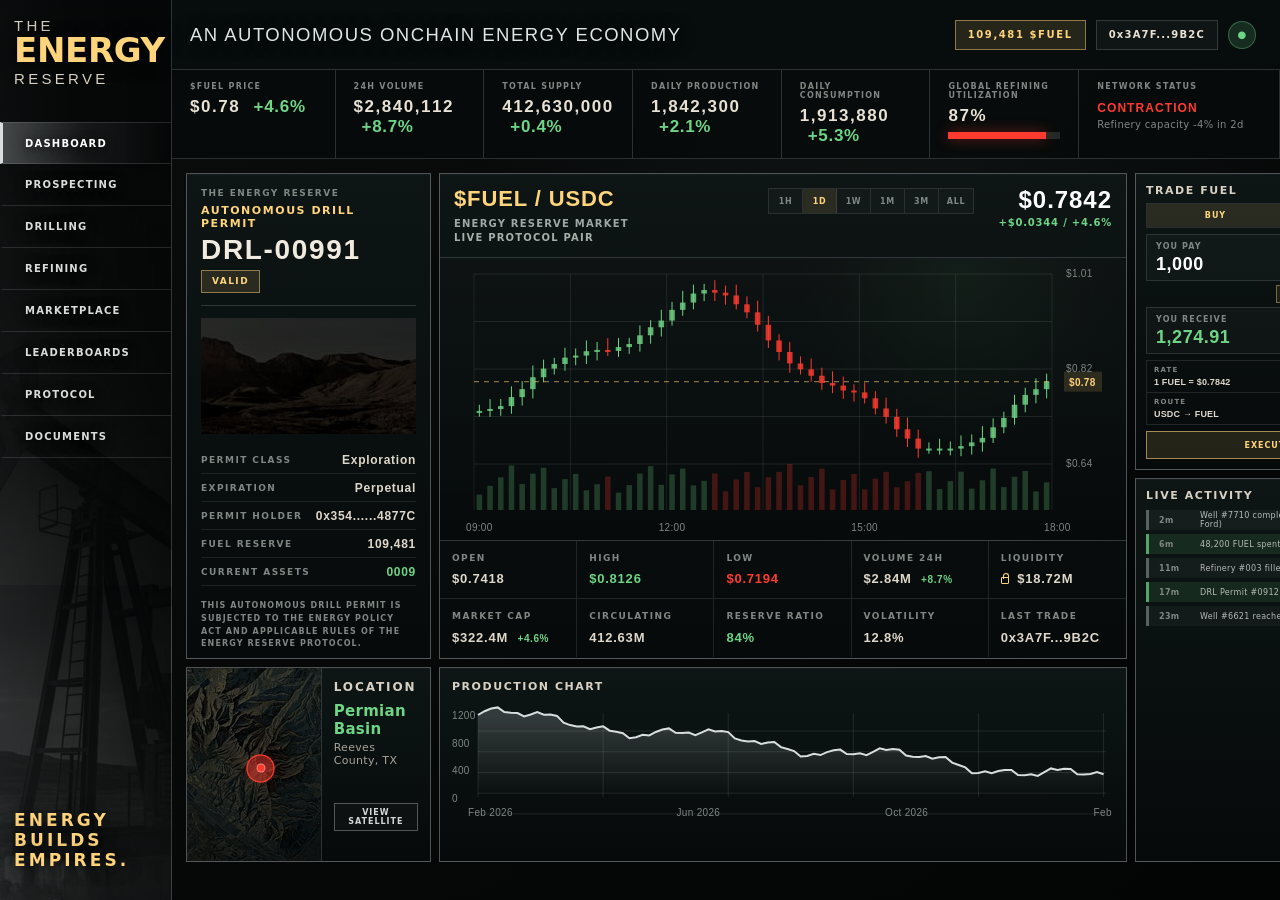
==== index.html @ e1d30ab2 "Remove portfolio widget" ====
<!doctype html>
<html lang="en">
  <head>
    <meta charset="utf-8" />
    <meta name="viewport" content="width=device-width, initial-scale=1" />
    <title>WILDCATTER - An Autonomous Onchain Energy Economy</title>
    <link rel="preconnect" href="https://images.unsplash.com" />
    <link rel="stylesheet" href="./styles.css" />
  </head>
  <body>
    <div class="terminal-shell">
      <aside class="sidebar">
        <div class="brand-mark">
          <div>
            <span class="brand-light">The</span>
            <strong>Energy</strong>
            <span class="brand-light">Reserve</span>
          </div>
        </div>

        <nav class="side-nav" aria-label="Game terminal navigation">
          <a class="active" href="#">Dashboard</a>
          <a href="#">Prospecting</a>
          <a href="#">Drilling</a>
          <a href="#">Refining</a>
          <a href="#">Marketplace</a>
          <a href="#">Leaderboards</a>
          <a href="#">Protocol</a>
          <a href="#">Documents</a>
        </nav>

        <div class="sidebar-art">
          <p>Energy builds<br />empires.</p>
        </div>
      </aside>

      <main class="workspace">
        <header class="topbar">
          <p class="topline">AN AUTONOMOUS ONCHAIN ENERGY ECONOMY</p>

          <div class="wallet">
            <span class="fuel-balance">109,481 $FUEL</span>
            <button>0x3A7F...9B2C</button>
            <span class="avatar">●</span>
          </div>
        </header>

        <section class="ticker-grid" aria-label="Market snapshot">
          <article>
            <span>$FUEL Price</span>
            <strong>$0.78</strong>
            <em>+4.6%</em>
          </article>
          <article>
            <span>24h Volume</span>
            <strong>$2,840,112</strong>
            <em>+8.7%</em>
          </article>
          <article>
            <span>Total Supply</span>
            <strong>412,630,000</strong>
            <em>+0.4%</em>
          </article>
          <article>
            <span>Daily Production</span>
            <strong>1,842,300</strong>
            <em>+2.1%</em>
          </article>
          <article>
            <span>Daily Consumption</span>
            <strong>1,913,880</strong>
            <em>+5.3%</em>
          </article>
          <article>
            <span>Global Refining Utilization</span>
            <strong>87%</strong>
            <div class="mini-bar danger"><i style="width:87%"></i></div>
          </article>
          <article class="status-card">
            <span>Network Status</span>
            <strong>Contraction</strong>
            <small>Refinery capacity -4% in 2d</small>
          </article>
        </section>

        <div class="content-grid">
          <div class="left-stack">
            <section class="permit-card panel">
              <div class="permit-top">
                <span>The Energy Reserve</span>
                <b>Autonomous Drill Permit</b>
                <strong>DRL-00991</strong>
                <em>Valid</em>
              </div>

              <div class="permit-seal permit-photo" aria-label="Desert energy reserve landscape"></div>

              <dl class="permit-specs">
                <div><dt>Permit Class</dt><dd>Exploration</dd></div>
                <div><dt>Expiration</dt><dd>Perpetual</dd></div>
                <div><dt>Permit Holder</dt><dd>0x354......4877C</dd></div>
                <div><dt>Fuel Reserve</dt><dd>109,481</dd></div>
                <div><dt>Current Assets</dt><dd class="positive">0009</dd></div>
              </dl>

              <div class="permit-footer">
                <p>This Autonomous Drill Permit is subjected to the Energy Policy Act and applicable rules of The Energy Reserve Protocol.</p>
              </div>
            </section>

            <section class="panel map-card">
              <div class="map-image"><span class="map-marker"></span></div>
              <div class="map-info">
                <span>Location</span>
                <strong>Permian Basin</strong>
                <p>Reeves County, TX</p>
                <button>View Satellite</button>
              </div>
            </section>
          </div>

          <div class="main-stack">
            <section class="asset-card panel">
              <div class="asset-head">
                <div>
                  <h1>$FUEL / USDC</h1>
                  <p>Energy Reserve Market <span>Live protocol pair</span></p>
                </div>
                <div class="range-tabs" aria-label="$FUEL chart range">
                  <button>1H</button>
                  <button class="active">1D</button>
                  <button>1W</button>
                  <button>1M</button>
                  <button>3M</button>
                  <button>ALL</button>
                </div>
                <div class="price-badge">
                  <strong>$0.7842</strong>
                  <span>+$0.0344 / +4.6%</span>
                </div>
              </div>

              <div class="asset-body trade-body">
                <div class="trade-chart">
                  <canvas id="fuelTradeChart" aria-label="$FUEL candlestick trading chart"></canvas>
                </div>

                <dl class="spec-list market-list">
                  <div><dt>Open</dt><dd>$0.7418</dd></div>
                  <div><dt>High</dt><dd class="positive">$0.8126</dd></div>
                  <div><dt>Low</dt><dd class="negative">$0.7194</dd></div>
                  <div><dt>Volume 24h</dt><dd>$2.84M <span class="metric-change positive">+8.7%</span></dd></div>
                  <div><dt>Liquidity</dt><dd><span class="lock-icon" aria-hidden="true"></span> $18.72M</dd></div>
                  <div><dt>Market Cap</dt><dd>$322.4M <span class="metric-change positive">+4.6%</span></dd></div>
                  <div><dt>Circulating</dt><dd>412.63M</dd></div>
                  <div><dt>Reserve Ratio</dt><dd class="positive">84%</dd></div>
                  <div><dt>Volatility</dt><dd>12.8%</dd></div>
                  <div><dt>Last Trade</dt><dd>0x3A7F...9B2C</dd></div>
                </dl>
              </div>
            </section>

            <section class="panel chart-panel">
              <div class="panel-head">
                <h2>Production Chart</h2>
              </div>
              <canvas id="productionChart" width="440" height="180"></canvas>
            </section>

          </div>

          <aside class="right-rail">
            <section class="panel dex-widget">
              <div class="panel-head">
                <h2>Trade Fuel</h2>
                <span>DEX</span>
              </div>
              <div class="dex-tabs" aria-label="Fuel trade side">
                <button class="active">Buy</button>
                <button>Sell</button>
              </div>
              <div class="swap-box">
                <span>You Pay</span>
                <strong>1,000</strong>
                <em>USDC</em>
              </div>
              <div class="swap-arrow" aria-hidden="true">↓</div>
              <div class="swap-box receive">
                <span>You Receive</span>
                <strong>1,274.91</strong>
                <em>FUEL</em>
              </div>
              <dl class="dex-meta">
                <div><dt>Rate</dt><dd>1 FUEL = $0.7842</dd></div>
                <div><dt>Slippage</dt><dd>0.5%</dd></div>
                <div><dt>Route</dt><dd>USDC → FUEL</dd></div>
                <div><dt>Liquidity</dt><dd>$18.72M</dd></div>
              </dl>
              <button class="swap-button">Execute Swap</button>
            </section>

            <section class="panel activity">
              <div class="panel-head">
                <h2>Live Activity</h2>
              </div>
              <ul>
                <li><time>2m</time>Well #7710 completed and connected (Eagle Ford)</li>
                <li><time>6m</time>48,200 FUEL spent on drilling (Permian)</li>
                <li><time>11m</time>Refinery #003 filled to 92%</li>
                <li><time>17m</time>DRL Permit #0912 sold for 12.4 ETH</li>
                <li><time>23m</time>Well #6621 reached target depth (Williston)</li>
              </ul>
            </section>
          </aside>
        </div>
      </main>
    </div>

    <script src="./script.js"></script>
  </body>
</html>
---- styles.css ----
:root {
  --bg: #050707;
  --bg-soft: #0a0f0f;
  --panel: rgba(10, 15, 15, 0.94);
  --panel-2: #0d1414;
  --line: rgba(216, 221, 224, 0.18);
  --line-strong: rgba(216, 221, 224, 0.34);
  --text: #e8e1d4;
  --muted: #7f8783;
  --dim: #5f6865;
  --titanium: #d8dde0;
  --titanium-soft: #9ca6aa;
  --reserve-gold: #ffd47b;
  --green: #6ed486;
  --red: #ff3b30;
  --blue-black: #071112;
  font-family:
    Inter, ui-sans-serif, system-ui, -apple-system, BlinkMacSystemFont, "Segoe UI",
    sans-serif;
}

* {
  box-sizing: border-box;
}

html,
body {
  margin: 0;
  min-height: 100%;
  background:
    radial-gradient(circle at 70% 0%, rgba(62, 88, 82, 0.16), transparent 35%),
    linear-gradient(145deg, rgba(12, 14, 14, 0.8), rgba(3, 5, 5, 0.98)),
    var(--bg);
  color: var(--text);
}

body {
  min-width: 1180px;
  letter-spacing: 0.02em;
}

button,
a {
  font: inherit;
}

.terminal-shell {
  display: grid;
  grid-template-columns: 172px 1fr;
  min-height: 100vh;
}

.sidebar {
  position: sticky;
  top: 0;
  display: flex;
  flex-direction: column;
  height: 100vh;
  border-right: 1px solid var(--line);
  background:
    linear-gradient(180deg, rgba(5, 8, 8, 0.78) 0%, rgba(5, 8, 8, 0.58) 48%, rgba(2, 4, 4, 0.3) 100%),
    linear-gradient(90deg, rgba(216, 221, 224, 0.1), transparent 42%, rgba(0, 0, 0, 0.56)),
    url("./assets/sidebar-bottom-pumpjack.jpg") bottom center / cover no-repeat,
    var(--bg);
}

.brand-mark {
  display: flex;
  align-items: center;
  height: 104px;
  padding: 0 14px;
  text-transform: uppercase;
}

.brand-mark strong {
  display: block;
  color: var(--reserve-gold);
  font-size: 34px;
  font-weight: 900;
  line-height: 0.82;
  letter-spacing: -0.01em;
  text-shadow: 0 2px 18px rgba(0, 0, 0, 0.9);
}

.brand-light {
  display: block;
  color: #d8d0c2;
  font-family: Corbel, "Arial Narrow", Arial, sans-serif;
  font-size: 15px;
  font-weight: 300;
  line-height: 1;
  letter-spacing: 0.22em;
}

.brand-light:first-child {
  margin-bottom: 4px;
}

.brand-light:last-child {
  margin-top: 7px;
}

.side-nav {
  padding: 18px 0;
}

.side-nav a {
  display: flex;
  align-items: center;
  min-height: 42px;
  padding: 0 22px;
  border-left: 3px solid transparent;
  border-bottom: 1px solid rgba(216, 221, 224, 0.14);
  color: #d8ddda;
  text-decoration: none;
  text-transform: uppercase;
  font-size: 10px;
  font-weight: 900;
  letter-spacing: 0.12em;
  text-shadow: 0 2px 12px rgba(0, 0, 0, 0.9);
}

.side-nav a:first-child {
  border-top: 1px solid rgba(216, 221, 224, 0.14);
}

.side-nav a.active,
.side-nav a:hover {
  border-left-color: var(--titanium);
  background: linear-gradient(90deg, rgba(216, 221, 224, 0.28), rgba(216, 221, 224, 0.08) 48%, transparent);
  color: #ffffff;
}

.sidebar-art {
  margin-top: auto;
  display: flex;
  align-items: flex-end;
  min-height: 315px;
  padding: 0 14px 30px;
  border-top: 0;
  background:
    linear-gradient(180deg, rgba(2, 4, 4, 0), rgba(216, 221, 224, 0.06)),
    rgba(4, 7, 7, 0.18);
  text-transform: uppercase;
}

.sidebar-art p {
  margin: 0;
  color: var(--reserve-gold);
  font-size: 17px;
  font-weight: 900;
  line-height: 1.18;
  letter-spacing: 0.18em;
  text-shadow: 0 2px 18px rgba(0, 0, 0, 0.9);
}

.workspace {
  min-width: 0;
}

.topbar {
  display: flex;
  align-items: stretch;
  justify-content: space-between;
  height: 70px;
  border-bottom: 1px solid var(--line);
  background: rgba(7, 12, 12, 0.94);
}

.topline {
  display: flex;
  align-items: center;
  margin: 0 0 0 18px;
  color: #dfe5e4;
  font-family: Corbel, "Avenir Next", "Segoe UI", sans-serif;
  font-size: 18.5px;
  font-weight: 300;
  letter-spacing: 0.08em;
  text-shadow: 0 2px 18px rgba(0, 0, 0, 0.72);
}

.wallet {
  display: flex;
  align-items: center;
  gap: 10px;
  padding-right: 24px;
}

.fuel-balance,
.wallet button {
  height: 30px;
  padding: 0 12px;
  border: 1px solid var(--line);
  background: rgba(255, 255, 255, 0.03);
  color: var(--text);
  font-size: 10px;
  font-weight: 900;
  letter-spacing: 0.12em;
}

.fuel-balance {
  display: grid;
  place-items: center;
  border-color: rgba(255, 212, 123, 0.48);
  background: rgba(255, 212, 123, 0.12);
  color: var(--reserve-gold);
  text-transform: uppercase;
  letter-spacing: 0.16em;
}

.wallet .avatar {
  display: grid;
  place-items: center;
  width: 28px;
  height: 28px;
  border-radius: 50%;
  background: rgba(110, 212, 134, 0.16);
  color: var(--green);
  font-size: 10px;
  box-shadow: 0 0 0 0 rgba(110, 212, 134, 0.42), inset 0 0 0 1px rgba(110, 212, 134, 0.35);
  animation: wallet-pulse 2.4s ease-out infinite;
}

@keyframes wallet-pulse {
  0% {
    box-shadow: 0 0 0 0 rgba(110, 212, 134, 0.42), inset 0 0 0 1px rgba(110, 212, 134, 0.42);
  }

  70% {
    box-shadow: 0 0 0 8px rgba(110, 212, 134, 0), inset 0 0 0 1px rgba(110, 212, 134, 0.42);
  }

  100% {
    box-shadow: 0 0 0 0 rgba(110, 212, 134, 0), inset 0 0 0 1px rgba(110, 212, 134, 0.42);
  }
}

.ticker-grid {
  display: grid;
  grid-template-columns: 1.1fr repeat(5, 1fr) 1.35fr;
  min-height: 62px;
  border-bottom: 1px solid var(--line);
  background: rgba(7, 10, 10, 0.9);
}

.ticker-grid article {
  padding: 12px 18px;
  border-right: 1px solid var(--line);
}

.ticker-grid span {
  display: block;
  margin-bottom: 6px;
  color: var(--muted);
  text-transform: uppercase;
  font-size: 8px;
  font-weight: 900;
  letter-spacing: 0.16em;
}

.ticker-grid strong {
  color: var(--text);
  font-family: "Arial Narrow", Arial, sans-serif;
  font-size: 17px;
  letter-spacing: 0.09em;
}

.ticker-grid em {
  margin-left: 8px;
  color: var(--green);
  font-family: "Arial Narrow", "Aptos Narrow", "Roboto Condensed", sans-serif;
  font-size: 17px;
  font-style: normal;
  font-weight: 700;
  letter-spacing: 0.04em;
  font-stretch: condensed;
}

.ticker-grid small {
  display: block;
  margin-top: 3px;
  color: var(--muted);
  font-size: 10px;
}

.mini-bar {
  height: 7px;
  margin-top: 6px;
  background: #222927;
}

.mini-bar i {
  display: block;
  height: 100%;
  background: linear-gradient(90deg, var(--titanium-soft), var(--titanium));
}

.mini-bar.danger i {
  background: var(--red);
  box-shadow: 0 0 14px rgba(255, 59, 48, 0.42);
}

.status-card strong {
  color: var(--red);
  text-transform: uppercase;
  font-size: 12px;
}

.content-grid {
  display: grid;
  grid-template-columns: 245px minmax(688px, 1fr) 300px;
  align-items: start;
  gap: 8px;
  padding: 14px;
}

.left-stack,
.main-stack,
.right-rail {
  display: grid;
  gap: 8px;
  align-content: start;
  min-width: 0;
}

.panel {
  border: 1px solid var(--line-strong);
  background:
    linear-gradient(180deg, rgba(14, 21, 21, 0.94), rgba(6, 10, 10, 0.98)),
    var(--panel);
  box-shadow: inset 0 1px rgba(255, 255, 255, 0.03);
}

.panel h2 {
  margin: 0;
  color: #d8d0c2;
  text-transform: uppercase;
  font-size: 11px;
  font-weight: 900;
  letter-spacing: 0.14em;
}

.permit-card {
  display: grid;
  grid-template-rows: auto 1fr auto auto;
  height: 486px;
  min-height: 0;
  padding: 14px;
  overflow: hidden;
}

.permit-top {
  display: grid;
  gap: 6px;
  padding-bottom: 12px;
  border-bottom: 1px solid var(--line);
}

.permit-top span,
.permit-footer span {
  color: var(--muted);
  text-transform: uppercase;
  font-size: 9px;
  font-weight: 900;
  letter-spacing: 0.16em;
}

.permit-top b {
  color: var(--reserve-gold);
  text-transform: uppercase;
  font-size: 11px;
  font-weight: 900;
  letter-spacing: 0.14em;
}

.permit-top strong {
  color: #f0eadf;
  font-family: "Arial Narrow", "Avenir Next Condensed", Arial, sans-serif;
  font-size: 28px;
  font-weight: 900;
  line-height: 1;
  letter-spacing: 0.06em;
}

.permit-top em {
  width: fit-content;
  min-height: 23px;
  padding: 5px 10px 0;
  border: 1px solid rgba(255, 212, 123, 0.48);
  background: rgba(255, 212, 123, 0.12);
  color: var(--reserve-gold);
  text-transform: uppercase;
  font-size: 9px;
  font-style: normal;
  font-weight: 900;
  letter-spacing: 0.16em;
}

.permit-seal {
  position: relative;
  min-height: 116px;
  margin: 12px 0;
  overflow: hidden;
  background: rgba(255, 255, 255, 0.02);
}

.permit-photo {
  background:
    linear-gradient(180deg, rgba(5, 8, 8, 0.05), rgba(5, 8, 8, 0.28)),
    url("./assets/permit-landscape.jpg") center / cover no-repeat;
  filter: saturate(0.82) contrast(1.12) brightness(0.78);
}

.permit-specs {
  margin: 0;
}

.permit-specs div {
  display: grid;
  grid-template-columns: 1fr auto;
  gap: 10px;
  min-height: 28px;
  align-items: center;
  border-bottom: 1px solid rgba(216, 221, 224, 0.1);
}

.permit-specs dd {
  text-align: right;
}

.permit-footer {
  padding-top: 14px;
}

.permit-footer p {
  margin: 0;
  color: var(--muted);
  text-transform: uppercase;
  font-size: 8px;
  font-weight: 900;
  line-height: 1.6;
  letter-spacing: 0.14em;
}

.asset-card {
  height: 486px;
  overflow: hidden;
}

.asset-head {
  display: grid;
  grid-template-columns: minmax(180px, 1fr) auto auto;
  align-items: start;
  gap: 18px;
  padding: 14px;
  border-bottom: 1px solid var(--line);
}

h1 {
  margin: 0;
  color: var(--reserve-gold);
  font-family: "Arial Narrow", "Avenir Next Condensed", Arial, sans-serif;
  font-size: 22px;
  font-weight: 900;
  line-height: 1;
  letter-spacing: 0.04em;
}

.asset-head p {
  margin: 8px 0 0;
  color: #9ea8a4;
  text-transform: uppercase;
  font-size: 10px;
  font-weight: 900;
  letter-spacing: 0.12em;
}

.asset-head p span {
  display: block;
  margin-top: 3px;
  color: #a7afa9;
  font-weight: 700;
}

.badge {
  display: inline-grid;
  place-items: center;
  height: 26px;
  padding: 0 14px;
  border: 1px solid rgba(110, 212, 134, 0.45);
  background: rgba(110, 212, 134, 0.12);
  color: var(--green);
  text-transform: uppercase;
  font-size: 10px;
  font-weight: 900;
  letter-spacing: 0.16em;
}

.price-badge {
  display: grid;
  justify-items: end;
  gap: 5px;
  min-width: 120px;
}

.price-badge strong {
  color: #fff;
  font-family: "Arial Narrow", "Avenir Next Condensed", Arial, sans-serif;
  font-size: 24px;
  font-weight: 900;
  line-height: 1;
  letter-spacing: 0.04em;
}

.price-badge span {
  color: var(--green);
  font-size: 10px;
  font-weight: 900;
  letter-spacing: 0.08em;
}

.asset-body {
  display: grid;
  grid-template-columns: minmax(300px, 1fr) minmax(280px, 0.86fr);
  min-height: 0;
}

.trade-body {
  grid-template-columns: 1fr;
  grid-template-rows: minmax(0, 1fr) auto;
}

.rig-photo {
  min-height: 310px;
  border-right: 1px solid var(--line);
  background:
    linear-gradient(180deg, rgba(5, 8, 8, 0.04), rgba(4, 5, 5, 0.42)),
    url("./assets/featured-well.jpg") center 52% / cover;
  filter: saturate(0.78) contrast(1.08) brightness(0.82);
}

.trade-chart {
  min-height: 282px;
  border-bottom: 1px solid var(--line);
  background:
    radial-gradient(circle at 76% 8%, rgba(110, 212, 134, 0.1), transparent 28%),
    linear-gradient(180deg, rgba(216, 221, 224, 0.035), rgba(0, 0, 0, 0));
}

.range-tabs {
  display: flex;
  align-self: start;
  border: 1px solid rgba(216, 221, 224, 0.14);
}

.range-tabs button {
  width: 34px;
  min-height: 24px;
  border: 0;
  border-right: 1px solid rgba(216, 221, 224, 0.12);
  background: rgba(255, 255, 255, 0.02);
  color: var(--muted);
  text-transform: uppercase;
  font-size: 8px;
  font-weight: 900;
  letter-spacing: 0.08em;
}

.range-tabs button:last-child {
  border-right: 0;
}

.range-tabs button.active,
.range-tabs button:hover {
  background: rgba(255, 212, 123, 0.12);
  color: var(--reserve-gold);
}

#fuelTradeChart {
  display: block;
  width: 100%;
  height: 282px;
}

.spec-list {
  margin: 0;
  padding: 12px 16px;
}

.spec-list div {
  display: grid;
  grid-template-columns: 1fr auto;
  gap: 18px;
  min-height: 23px;
  border-bottom: 1px solid rgba(216, 221, 224, 0.12);
  align-items: center;
}

.market-list {
  display: grid;
  grid-template-columns: repeat(5, minmax(0, 1fr));
  padding: 0;
}

.market-list div {
  display: grid;
  grid-template-columns: 1fr;
  gap: 5px;
  min-height: 58px;
  padding: 10px 12px;
  border-right: 1px solid rgba(216, 221, 224, 0.12);
  border-bottom: 1px solid rgba(216, 221, 224, 0.12);
}

.market-list div:nth-child(5n) {
  border-right: 0;
}

.market-list div:nth-last-child(-n + 5) {
  border-bottom: 0;
}

.market-list dd {
  text-align: left;
  font-size: 13px;
}

.metric-change {
  display: inline-block;
  margin-left: 5px;
  font-size: 10px;
  font-weight: 900;
  letter-spacing: 0.06em;
}

.lock-icon {
  position: relative;
  display: inline-block;
  width: 8px;
  height: 7px;
  margin-right: 4px;
  border: 1px solid var(--reserve-gold);
  border-radius: 1px;
  transform: translateY(1px);
}

.lock-icon::before {
  position: absolute;
  content: "";
  left: 1px;
  top: -5px;
  width: 4px;
  height: 5px;
  border: 1px solid var(--reserve-gold);
  border-bottom: 0;
  border-radius: 5px 5px 0 0;
}

dt {
  color: var(--muted);
  text-transform: uppercase;
  font-size: 9px;
  font-weight: 900;
  letter-spacing: 0.16em;
}

dd {
  margin: 0;
  color: #dfd8ca;
  font-family: "Arial Narrow", Arial, sans-serif;
  font-size: 12px;
  font-weight: 800;
  letter-spacing: 0.06em;
}

.positive {
  color: var(--green) !important;
}

.negative {
  color: var(--red) !important;
}

.right-rail {
  height: 689px;
  grid-template-rows: auto 1fr;
}

.right-rail .panel {
  padding: 10px;
}

.right-rail button,
.panel-head button,
.map-card button {
  width: 100%;
  min-height: 28px;
  margin-top: 8px;
  border: 1px solid var(--line-strong);
  background: rgba(255, 255, 255, 0.02);
  color: #d4d9d8;
  text-transform: uppercase;
  font-size: 8px;
  font-weight: 900;
  letter-spacing: 0.12em;
}

.right-rail button:hover,
.panel-head button:hover,
.map-card button:hover {
  border-color: var(--titanium);
  color: #ffffff;
}

.dex-widget {
  display: grid;
  gap: 6px;
}

.dex-widget .panel-head {
  margin: 0;
  padding: 0;
  border: 0;
}

.dex-widget .panel-head span {
  color: var(--reserve-gold);
  text-transform: uppercase;
  font-size: 8px;
  font-weight: 900;
  letter-spacing: 0.16em;
}

.dex-tabs {
  display: grid;
  grid-template-columns: 1fr 1fr;
  border: 1px solid rgba(216, 221, 224, 0.14);
}

.dex-tabs button {
  min-height: 23px;
  margin: 0;
  border: 0;
  border-right: 1px solid rgba(216, 221, 224, 0.12);
  background: rgba(255, 255, 255, 0.02);
}

.dex-tabs button:last-child {
  border-right: 0;
}

.dex-tabs button.active {
  background: rgba(255, 212, 123, 0.12);
  color: var(--reserve-gold);
}

.swap-box {
  display: grid;
  grid-template-columns: 1fr auto;
  gap: 4px 12px;
  padding: 7px 9px;
  border: 1px solid rgba(216, 221, 224, 0.14);
  background: rgba(255, 255, 255, 0.025);
}

.swap-box span {
  color: var(--muted);
  text-transform: uppercase;
  font-size: 8px;
  font-weight: 900;
  letter-spacing: 0.14em;
}

.swap-box strong {
  grid-column: 1;
  color: #fff;
  font-family: "Arial Narrow", "Avenir Next Condensed", Arial, sans-serif;
  font-size: 18px;
  line-height: 1;
  letter-spacing: 0.03em;
}

.swap-box em {
  grid-column: 2;
  grid-row: 1 / span 2;
  align-self: end;
  color: var(--reserve-gold);
  font-style: normal;
  text-transform: uppercase;
  font-size: 10px;
  font-weight: 900;
  letter-spacing: 0.12em;
}

.swap-box.receive strong {
  color: var(--green);
}

.swap-arrow {
  display: grid;
  place-items: center;
  width: 18px;
  height: 18px;
  margin: -2px auto;
  border: 1px solid rgba(255, 212, 123, 0.4);
  background: rgba(255, 212, 123, 0.08);
  color: var(--reserve-gold);
  font-size: 13px;
  font-weight: 900;
}

.dex-meta {
  display: grid;
  grid-template-columns: 1fr 1fr;
  margin: 0;
  border-top: 1px solid rgba(216, 221, 224, 0.12);
  border-left: 1px solid rgba(216, 221, 224, 0.12);
}

.dex-meta div {
  padding: 5px 7px;
  border-right: 1px solid rgba(216, 221, 224, 0.12);
  border-bottom: 1px solid rgba(216, 221, 224, 0.12);
}

.dex-meta dt {
  margin-bottom: 3px;
  font-size: 7px;
}

.dex-meta dd {
  font-size: 9px;
  letter-spacing: 0.02em;
}

.swap-button {
  min-height: 28px !important;
  margin-top: 0 !important;
  border-color: rgba(255, 212, 123, 0.58) !important;
  background: rgba(255, 212, 123, 0.12) !important;
  color: var(--reserve-gold) !important;
}

.timeline ol {
  position: relative;
  margin: 12px 0 0;
  padding: 0;
  list-style: none;
}

.timeline li {
  display: grid;
  grid-template-columns: 14px 1fr auto;
  align-items: center;
  gap: 5px;
  min-height: 21px;
  color: #9da6a2;
  font-size: 10px;
}

.timeline li span {
  width: 8px;
  height: 8px;
  border-radius: 50%;
  background: #7bd15e;
  box-shadow: 0 0 10px rgba(123, 209, 94, 0.55);
}

.timeline li.muted span {
  background: #777d78;
  box-shadow: none;
}

.timeline li.live strong {
  color: var(--green);
}

.timeline strong {
  font-size: 9px;
}

.timeline em {
  color: var(--muted);
  font-style: normal;
  font-size: 9px;
}

.chart-panel {
  height: 195px;
  padding: 12px;
  overflow: hidden;
}

.panel-head {
  display: flex;
  align-items: center;
  justify-content: space-between;
  gap: 12px;
}

.panel-head button {
  width: auto;
  min-width: 74px;
  margin-top: 0;
}

#productionChart {
  display: block;
  width: 100%;
  height: 118px;
  margin-top: 12px;
}

.map-card {
  display: grid;
  grid-template-columns: 1.1fr 0.9fr;
  height: 195px;
  padding: 0;
  overflow: hidden;
}

.map-image {
  position: relative;
  min-height: 0;
  overflow: hidden;
  background: #050808;
}

.map-image::before {
  content: "";
  position: absolute;
  inset: 0;
  background:
    linear-gradient(180deg, rgba(5, 8, 8, 0.42), rgba(5, 8, 8, 0.66)),
    url("./assets/location-terrain.jpg") center / cover;
  filter: saturate(0.48) contrast(1.2) brightness(0.52);
}

.map-marker,
.map-marker::before,
.map-marker::after {
  position: absolute;
  left: 55%;
  top: 52%;
  border-radius: 50%;
  transform: translate(-50%, -50%);
}

.map-marker {
  z-index: 2;
  width: 7px;
  height: 7px;
  background: var(--red);
  box-shadow:
    0 0 0 1px rgba(255, 216, 210, 0.86),
    0 0 16px rgba(255, 59, 48, 0.95),
    0 0 28px rgba(255, 59, 48, 0.72);
}

.map-marker::before,
.map-marker::after {
  content: "";
  inset: 50% auto auto 50%;
  width: 26px;
  height: 26px;
  border: 1px solid rgba(255, 59, 48, 0.8);
  background: rgba(255, 59, 48, 0.24);
  animation: map-marker-pulse 2s ease-out infinite;
}

.map-marker::after {
  animation-delay: 0.75s;
}

@keyframes map-marker-pulse {
  0% {
    opacity: 0.9;
    transform: translate(-50%, -50%) scale(0.72);
  }

  70% {
    opacity: 0;
    transform: translate(-50%, -50%) scale(1.8);
  }

  100% {
    opacity: 0;
    transform: translate(-50%, -50%) scale(1.8);
  }
}

.map-info {
  padding: 12px;
  border-left: 1px solid var(--line);
}

.map-info span {
  display: block;
  color: #d8d0c2;
  text-transform: uppercase;
  font-size: 12px;
  font-weight: 900;
  letter-spacing: 0.16em;
}

.map-info strong {
  display: block;
  margin-top: 8px;
  color: var(--green);
  font-size: 15px;
  font-weight: 900;
}

.map-info p {
  margin: 3px 0 28px;
  color: #aaa39a;
  font-size: 11px;
}

.activity {
  height: 100%;
  min-height: 0;
  padding: 12px;
  overflow: hidden;
}

.activity ul {
  display: grid;
  gap: 4px;
  margin: 8px 0 0;
  padding: 0;
  list-style: none;
}

.activity li {
  position: relative;
  display: grid;
  grid-template-columns: 34px 1fr;
  gap: 7px;
  min-height: 20px;
  align-items: center;
  padding: 0 8px 0 10px;
  border-left: 3px solid rgba(216, 221, 224, 0.36);
  background: rgba(216, 221, 224, 0.045);
  color: #b7bcb8;
  font-size: 8px;
}

.activity li:nth-child(even) {
  border-left-color: rgba(110, 212, 134, 0.72);
  background: rgba(110, 212, 134, 0.12);
}

.activity time {
  color: var(--muted);
  font-weight: 900;
}

@media (max-width: 1250px) {
  body {
    min-width: 0;
  }

  .terminal-shell {
    grid-template-columns: 74px 1fr;
  }

  .side-nav a:not(.active),
  .sidebar-art {
    display: none;
  }

  .brand-mark {
    justify-content: center;
    padding: 0 8px;
  }

  .brand-mark strong {
    font-size: 14px;
  }

  .brand-light {
    display: none;
  }

  .side-nav a {
    padding: 0;
    font-size: 0;
  }

  .side-nav a.active {
    font-size: 0;
  }

  .topline {
    margin-left: 20px;
    font-size: 13px;
    letter-spacing: 0.02em;
  }

  .content-grid {
    grid-template-columns: 1fr;
  }

  .right-rail {
    grid-template-columns: 1fr 1fr;
  }
}
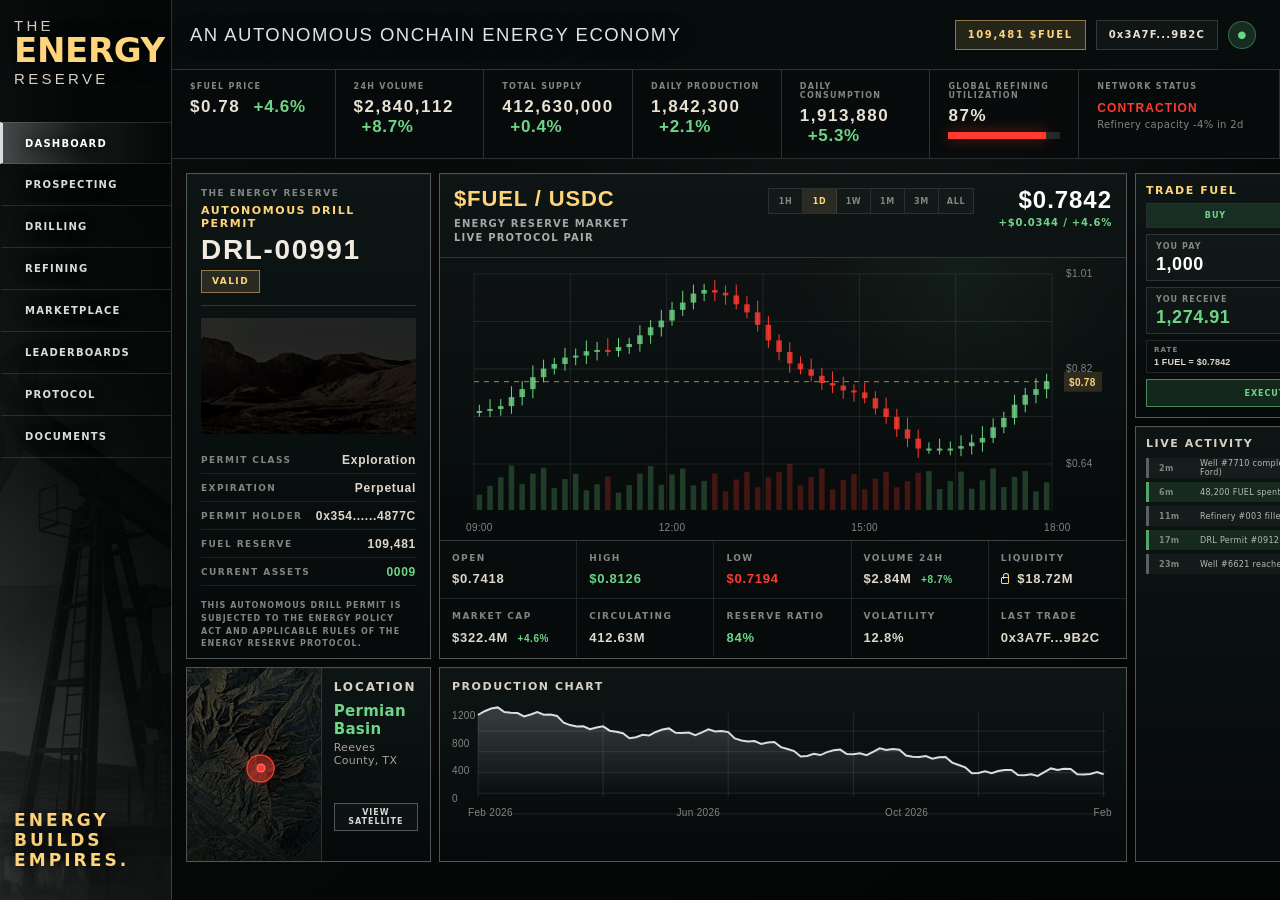
==== commit 6f77a8ea: "Refine fuel dex widget controls" ====
--- a/index.html
+++ b/index.html
@@ -184,7 +184,6 @@
                 <strong>1,000</strong>
                 <em>USDC</em>
               </div>
-              <div class="swap-arrow" aria-hidden="true">↓</div>
               <div class="swap-box receive">
                 <span>You Receive</span>
                 <strong>1,274.91</strong>
@@ -193,8 +192,6 @@
               <dl class="dex-meta">
                 <div><dt>Rate</dt><dd>1 FUEL = $0.7842</dd></div>
                 <div><dt>Slippage</dt><dd>0.5%</dd></div>
-                <div><dt>Route</dt><dd>USDC → FUEL</dd></div>
-                <div><dt>Liquidity</dt><dd>$18.72M</dd></div>
               </dl>
               <button class="swap-button">Execute Swap</button>
             </section>
--- a/styles.css
+++ b/styles.css
@@ -723,6 +723,10 @@
   border: 0;
 }
 
+.dex-widget h2 {
+  color: var(--reserve-gold);
+}
+
 .dex-widget .panel-head span {
   color: var(--reserve-gold);
   text-transform: uppercase;
@@ -750,8 +754,8 @@
 }
 
 .dex-tabs button.active {
-  background: rgba(255, 212, 123, 0.12);
-  color: var(--reserve-gold);
+  background: rgba(110, 212, 134, 0.14);
+  color: var(--green);
 }
 
 .swap-box {
@@ -796,19 +800,6 @@
   color: var(--green);
 }
 
-.swap-arrow {
-  display: grid;
-  place-items: center;
-  width: 18px;
-  height: 18px;
-  margin: -2px auto;
-  border: 1px solid rgba(255, 212, 123, 0.4);
-  background: rgba(255, 212, 123, 0.08);
-  color: var(--reserve-gold);
-  font-size: 13px;
-  font-weight: 900;
-}
-
 .dex-meta {
   display: grid;
   grid-template-columns: 1fr 1fr;
@@ -836,9 +827,9 @@
 .swap-button {
   min-height: 28px !important;
   margin-top: 0 !important;
-  border-color: rgba(255, 212, 123, 0.58) !important;
-  background: rgba(255, 212, 123, 0.12) !important;
-  color: var(--reserve-gold) !important;
+  border-color: rgba(110, 212, 134, 0.58) !important;
+  background: rgba(110, 212, 134, 0.14) !important;
+  color: var(--green) !important;
 }
 
 .timeline ol {
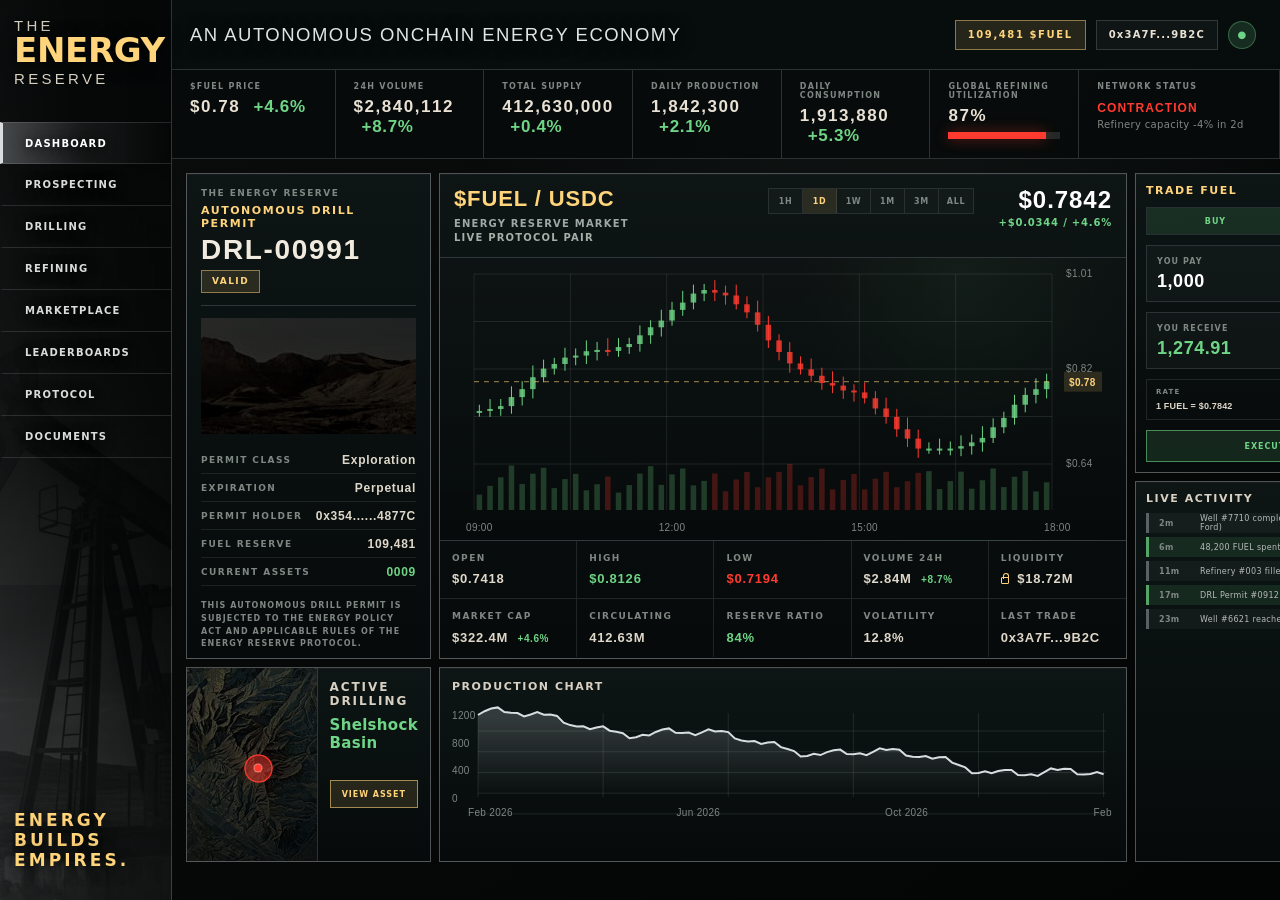
==== commit 22d9e8fd: "Update active drilling location card" ====
--- a/index.html
+++ b/index.html
@@ -111,10 +111,9 @@
             <section class="panel map-card">
               <div class="map-image"><span class="map-marker"></span></div>
               <div class="map-info">
-                <span>Location</span>
-                <strong>Permian Basin</strong>
-                <p>Reeves County, TX</p>
-                <button>View Satellite</button>
+                <span>Active Drilling</span>
+                <strong>Shelshock Basin</strong>
+                <button>View Asset</button>
               </div>
             </section>
           </div>
--- a/styles.css
+++ b/styles.css
@@ -714,7 +714,7 @@
 
 .dex-widget {
   display: grid;
-  gap: 6px;
+  gap: 10px;
 }
 
 .dex-widget .panel-head {
@@ -742,7 +742,7 @@
 }
 
 .dex-tabs button {
-  min-height: 23px;
+  min-height: 26px;
   margin: 0;
   border: 0;
   border-right: 1px solid rgba(216, 221, 224, 0.12);
@@ -761,8 +761,8 @@
 .swap-box {
   display: grid;
   grid-template-columns: 1fr auto;
-  gap: 4px 12px;
-  padding: 7px 9px;
+  gap: 6px 12px;
+  padding: 11px 10px;
   border: 1px solid rgba(216, 221, 224, 0.14);
   background: rgba(255, 255, 255, 0.025);
 }
@@ -809,13 +809,13 @@
 }
 
 .dex-meta div {
-  padding: 5px 7px;
+  padding: 8px 9px;
   border-right: 1px solid rgba(216, 221, 224, 0.12);
   border-bottom: 1px solid rgba(216, 221, 224, 0.12);
 }
 
 .dex-meta dt {
-  margin-bottom: 3px;
+  margin-bottom: 5px;
   font-size: 7px;
 }
 
@@ -825,7 +825,7 @@
 }
 
 .swap-button {
-  min-height: 28px !important;
+  min-height: 32px !important;
   margin-top: 0 !important;
   border-color: rgba(110, 212, 134, 0.58) !important;
   background: rgba(110, 212, 134, 0.14) !important;
@@ -1002,10 +1002,16 @@
   font-weight: 900;
 }
 
-.map-info p {
-  margin: 3px 0 28px;
-  color: #aaa39a;
-  font-size: 11px;
+.map-info button {
+  margin-top: 28px;
+  border-color: rgba(255, 212, 123, 0.58);
+  background: rgba(255, 212, 123, 0.12);
+  color: var(--reserve-gold);
+}
+
+.map-info button:hover {
+  border-color: var(--reserve-gold);
+  color: #fff;
 }
 
 .activity {
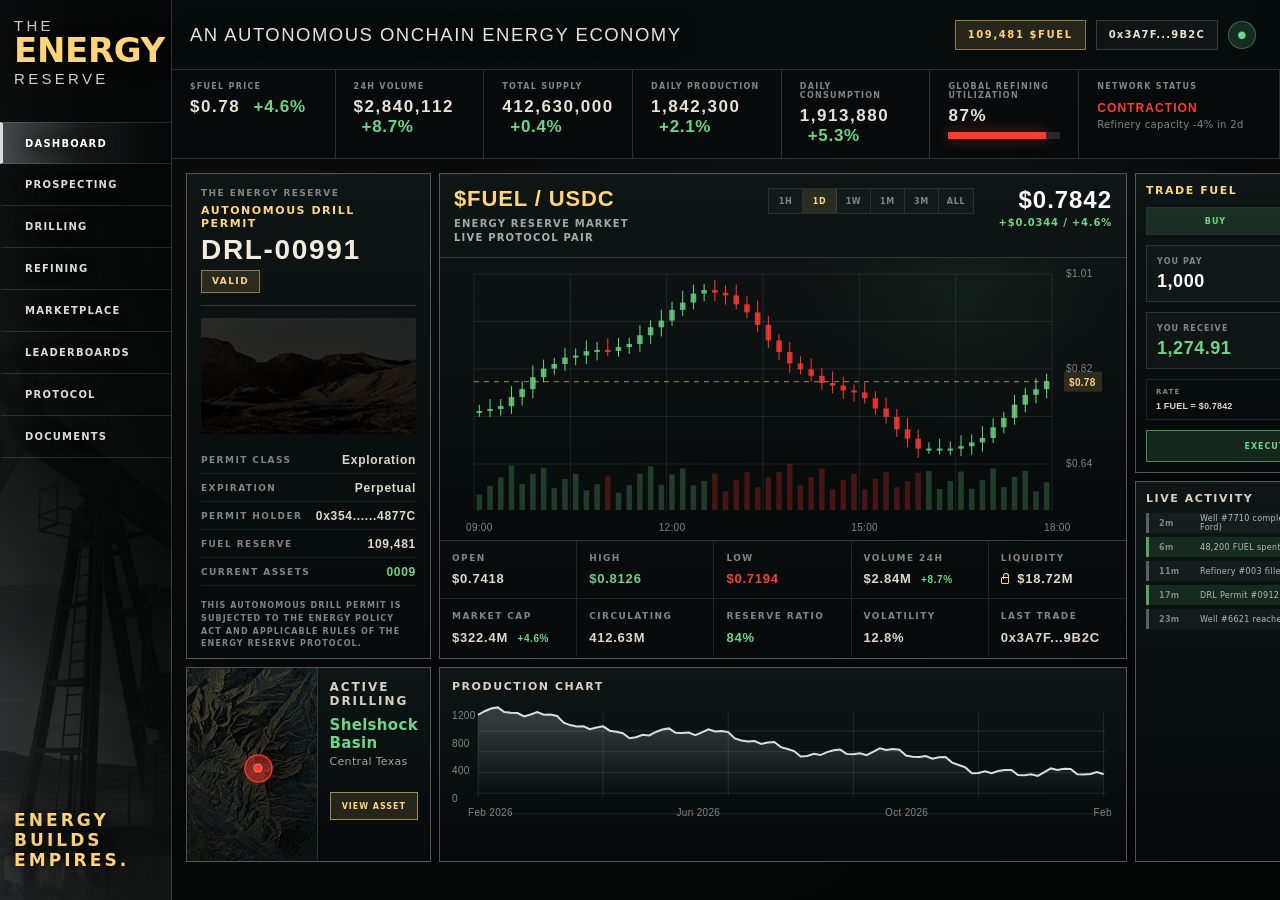
==== commit d7301660: "Add active drilling location line" ====
--- a/index.html
+++ b/index.html
@@ -113,6 +113,7 @@
               <div class="map-info">
                 <span>Active Drilling</span>
                 <strong>Shelshock Basin</strong>
+                <p>Central Texas</p>
                 <button>View Asset</button>
               </div>
             </section>
--- a/styles.css
+++ b/styles.css
@@ -1002,8 +1002,14 @@
   font-weight: 900;
 }
 
+.map-info p {
+  margin: 3px 0 0;
+  color: #aaa39a;
+  font-size: 11px;
+}
+
 .map-info button {
-  margin-top: 28px;
+  margin-top: 24px;
   border-color: rgba(255, 212, 123, 0.58);
   background: rgba(255, 212, 123, 0.12);
   color: var(--reserve-gold);
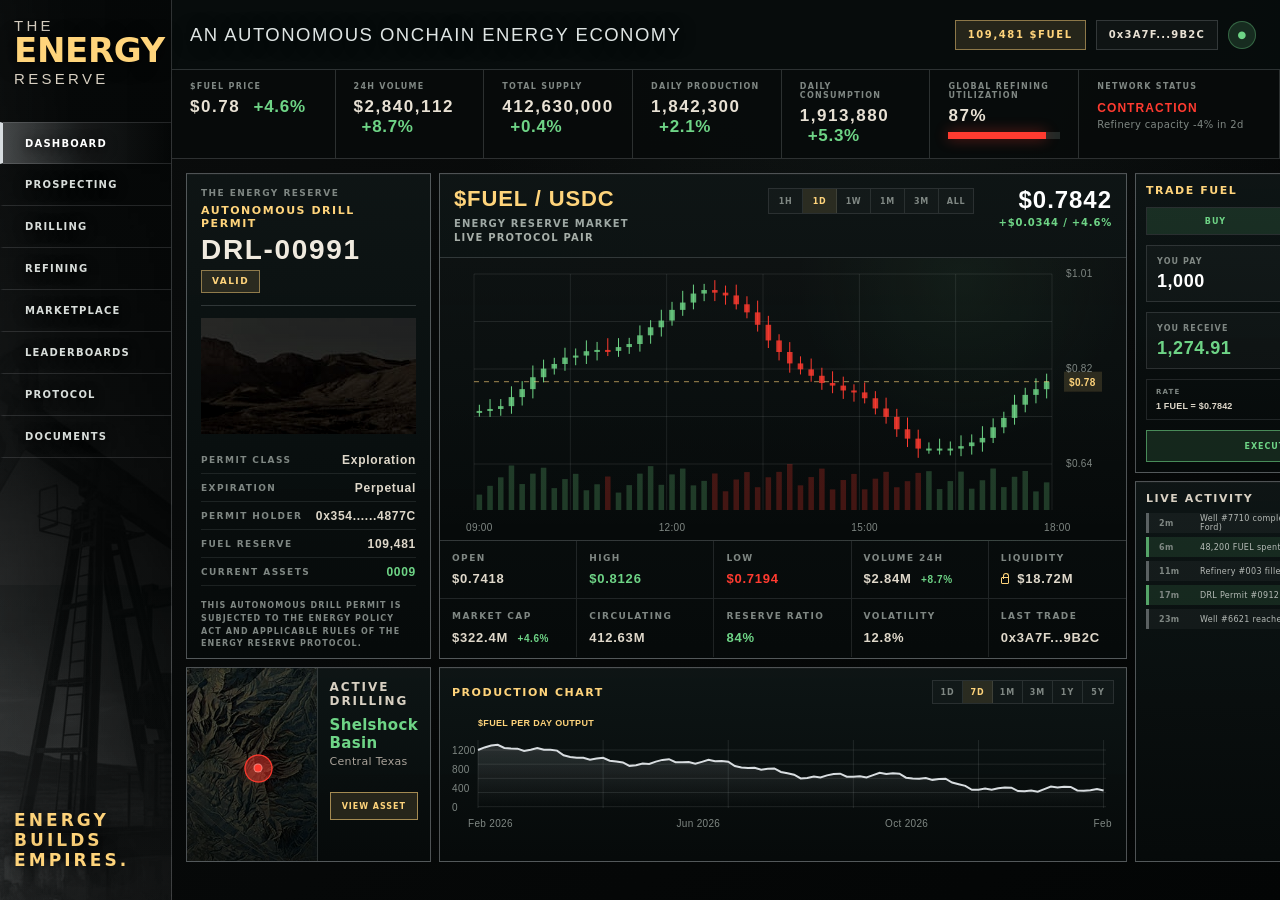
==== commit 63672a3d: "Enhance production chart controls" ====
--- a/index.html
+++ b/index.html
@@ -163,6 +163,14 @@
             <section class="panel chart-panel">
               <div class="panel-head">
                 <h2>Production Chart</h2>
+                <div class="chart-ranges" aria-label="Production chart range">
+                  <button>1D</button>
+                  <button class="active">7D</button>
+                  <button>1M</button>
+                  <button>3M</button>
+                  <button>1Y</button>
+                  <button>5Y</button>
+                </div>
               </div>
               <canvas id="productionChart" width="440" height="180"></canvas>
             </section>
--- a/styles.css
+++ b/styles.css
@@ -895,6 +895,36 @@
   margin-top: 0;
 }
 
+.chart-panel h2 {
+  color: var(--reserve-gold);
+}
+
+.chart-ranges {
+  display: flex;
+  border: 1px solid rgba(216, 221, 224, 0.14);
+}
+
+.chart-ranges button {
+  min-width: 30px;
+  min-height: 22px;
+  margin: 0;
+  border: 0;
+  border-right: 1px solid rgba(216, 221, 224, 0.12);
+  background: rgba(255, 255, 255, 0.02);
+  color: var(--muted);
+  font-size: 8px;
+}
+
+.chart-ranges button:last-child {
+  border-right: 0;
+}
+
+.chart-ranges button.active,
+.chart-ranges button:hover {
+  background: rgba(255, 212, 123, 0.12);
+  color: var(--reserve-gold);
+}
+
 #productionChart {
   display: block;
   width: 100%;
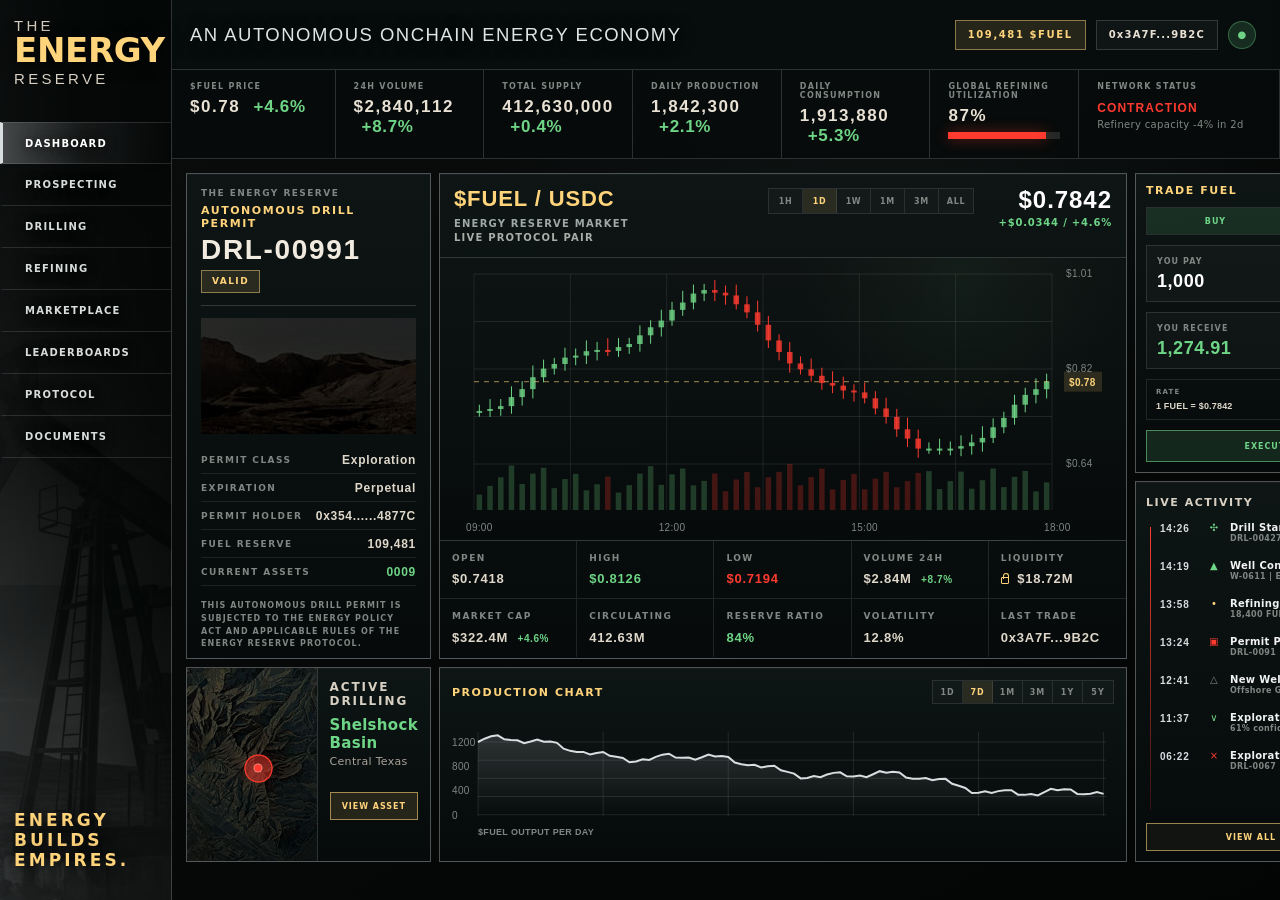
==== commit 497936d5: "Restyle live activity timeline" ====
--- a/index.html
+++ b/index.html
@@ -207,14 +207,46 @@
             <section class="panel activity">
               <div class="panel-head">
                 <h2>Live Activity</h2>
-              </div>
-              <ul>
-                <li><time>2m</time>Well #7710 completed and connected (Eagle Ford)</li>
-                <li><time>6m</time>48,200 FUEL spent on drilling (Permian)</li>
-                <li><time>11m</time>Refinery #003 filled to 92%</li>
-                <li><time>17m</time>DRL Permit #0912 sold for 12.4 ETH</li>
-                <li><time>23m</time>Well #6621 reached target depth (Williston)</li>
+                <span>All</span>
+              </div>
+              <ul class="activity-feed">
+                <li class="activity-green">
+                  <time>14:26</time>
+                  <span class="activity-mark">✣</span>
+                  <div><strong>Drill Started</strong><em>DRL-00427 | Central Texas</em></div>
+                </li>
+                <li class="activity-green">
+                  <time>14:19</time>
+                  <span class="activity-mark">▲</span>
+                  <div><strong>Well Connected</strong><em>W-0611 | Eagle Ford</em></div>
+                </li>
+                <li class="activity-gold">
+                  <time>13:58</time>
+                  <span class="activity-mark">•</span>
+                  <div><strong>Refining Complete</strong><em>18,400 FUEL | W-0390</em></div>
+                </li>
+                <li class="activity-red">
+                  <time>13:24</time>
+                  <span class="activity-mark">▣</span>
+                  <div><strong>Permit Purchased</strong><em>DRL-0091</em></div>
+                </li>
+                <li>
+                  <time>12:41</time>
+                  <span class="activity-mark">△</span>
+                  <div><strong>New Well Discovered</strong><em>Offshore GOM-17</em></div>
+                </li>
+                <li class="activity-green">
+                  <time>11:37</time>
+                  <span class="activity-mark">∨</span>
+                  <div><strong>Exploration Success</strong><em>61% confidence | W-0782</em></div>
+                </li>
+                <li class="activity-red">
+                  <time>06:22</time>
+                  <span class="activity-mark">×</span>
+                  <div><strong>Exploration Failed</strong><em>DRL-0067 | dry hole</em></div>
+                </li>
               </ul>
+              <button class="activity-button">View All Activity -></button>
             </section>
           </aside>
         </div>
--- a/styles.css
+++ b/styles.css
@@ -928,8 +928,8 @@
 #productionChart {
   display: block;
   width: 100%;
-  height: 118px;
-  margin-top: 12px;
+  height: 134px;
+  margin-top: 4px;
 }
 
 .map-card {
@@ -1051,42 +1051,108 @@
 }
 
 .activity {
+  display: grid;
+  grid-template-rows: auto 1fr auto;
   height: 100%;
   min-height: 0;
   padding: 12px;
   overflow: hidden;
 }
 
-.activity ul {
-  display: grid;
-  gap: 4px;
-  margin: 8px 0 0;
+.activity .panel-head span {
+  padding: 5px 9px;
+  border: 1px solid rgba(216, 221, 224, 0.16);
+  color: #d8dde0;
+  text-transform: uppercase;
+  font-size: 8px;
+  font-weight: 900;
+  letter-spacing: 0.12em;
+}
+
+.activity-feed {
+  position: relative;
+  display: grid;
+  align-content: start;
+  gap: 6px;
+  margin: 10px 0 0;
   padding: 0;
   list-style: none;
 }
 
-.activity li {
+.activity-feed::before {
+  content: "";
+  position: absolute;
+  top: 4px;
+  bottom: 5px;
+  left: 4px;
+  width: 1px;
+  background: linear-gradient(180deg, var(--red), rgba(255, 59, 48, 0.18));
+}
+
+.activity-feed li {
   position: relative;
   display: grid;
-  grid-template-columns: 34px 1fr;
-  gap: 7px;
-  min-height: 20px;
-  align-items: center;
-  padding: 0 8px 0 10px;
-  border-left: 3px solid rgba(216, 221, 224, 0.36);
-  background: rgba(216, 221, 224, 0.045);
+  grid-template-columns: 38px 16px 1fr;
+  gap: 8px;
+  align-items: start;
+  min-height: 32px;
+  padding-left: 14px;
   color: #b7bcb8;
+  font-size: 9px;
+}
+
+.activity-feed time {
+  color: #d8dde0;
+  font-family: "Arial Narrow", "Avenir Next Condensed", Arial, sans-serif;
+  font-size: 10px;
+  font-weight: 900;
+  letter-spacing: 0.08em;
+}
+
+.activity-mark {
+  display: grid;
+  place-items: center;
+  min-width: 14px;
+  color: var(--muted);
+  font-size: 10px;
+  line-height: 1;
+}
+
+.activity-feed strong {
+  display: block;
+  color: #f0f3f1;
+  font-size: 10px;
+  font-weight: 900;
+  line-height: 1.05;
+}
+
+.activity-feed em {
+  display: block;
+  color: var(--muted);
+  font-style: normal;
   font-size: 8px;
-}
-
-.activity li:nth-child(even) {
-  border-left-color: rgba(110, 212, 134, 0.72);
-  background: rgba(110, 212, 134, 0.12);
-}
-
-.activity time {
-  color: var(--muted);
-  font-weight: 900;
+  font-weight: 900;
+  line-height: 1.2;
+}
+
+.activity-green .activity-mark {
+  color: var(--green);
+}
+
+.activity-gold .activity-mark {
+  color: var(--reserve-gold);
+}
+
+.activity-red .activity-mark {
+  color: var(--red);
+}
+
+.activity-button {
+  min-height: 28px !important;
+  margin-top: 8px !important;
+  border-color: rgba(255, 212, 123, 0.58) !important;
+  background: rgba(255, 212, 123, 0.04) !important;
+  color: var(--reserve-gold) !important;
 }
 
 @media (max-width: 1250px) {
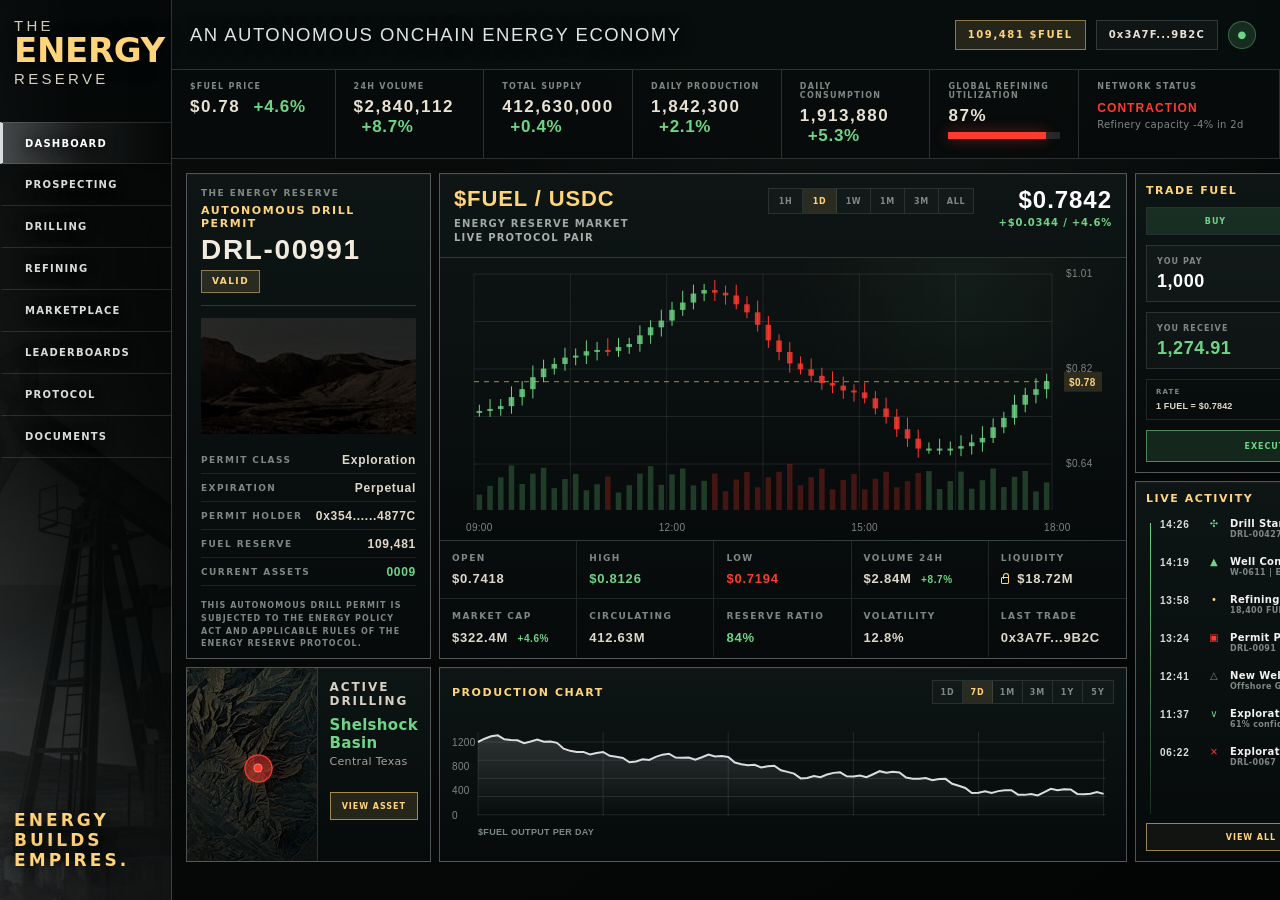
==== commit 847b666a: "Tune live activity styling" ====
--- a/index.html
+++ b/index.html
@@ -207,7 +207,6 @@
             <section class="panel activity">
               <div class="panel-head">
                 <h2>Live Activity</h2>
-                <span>All</span>
               </div>
               <ul class="activity-feed">
                 <li class="activity-green">
--- a/styles.css
+++ b/styles.css
@@ -1059,14 +1059,8 @@
   overflow: hidden;
 }
 
-.activity .panel-head span {
-  padding: 5px 9px;
-  border: 1px solid rgba(216, 221, 224, 0.16);
-  color: #d8dde0;
-  text-transform: uppercase;
-  font-size: 8px;
-  font-weight: 900;
-  letter-spacing: 0.12em;
+.activity h2 {
+  color: var(--reserve-gold);
 }
 
 .activity-feed {
@@ -1074,7 +1068,7 @@
   display: grid;
   align-content: start;
   gap: 6px;
-  margin: 10px 0 0;
+  margin: 14px 0 0;
   padding: 0;
   list-style: none;
 }
@@ -1086,7 +1080,7 @@
   bottom: 5px;
   left: 4px;
   width: 1px;
-  background: linear-gradient(180deg, var(--red), rgba(255, 59, 48, 0.18));
+  background: linear-gradient(180deg, var(--green), rgba(110, 212, 134, 0.18));
 }
 
 .activity-feed li {
@@ -1149,7 +1143,7 @@
 
 .activity-button {
   min-height: 28px !important;
-  margin-top: 8px !important;
+  margin-top: 4px !important;
   border-color: rgba(255, 212, 123, 0.58) !important;
   background: rgba(255, 212, 123, 0.04) !important;
   color: var(--reserve-gold) !important;
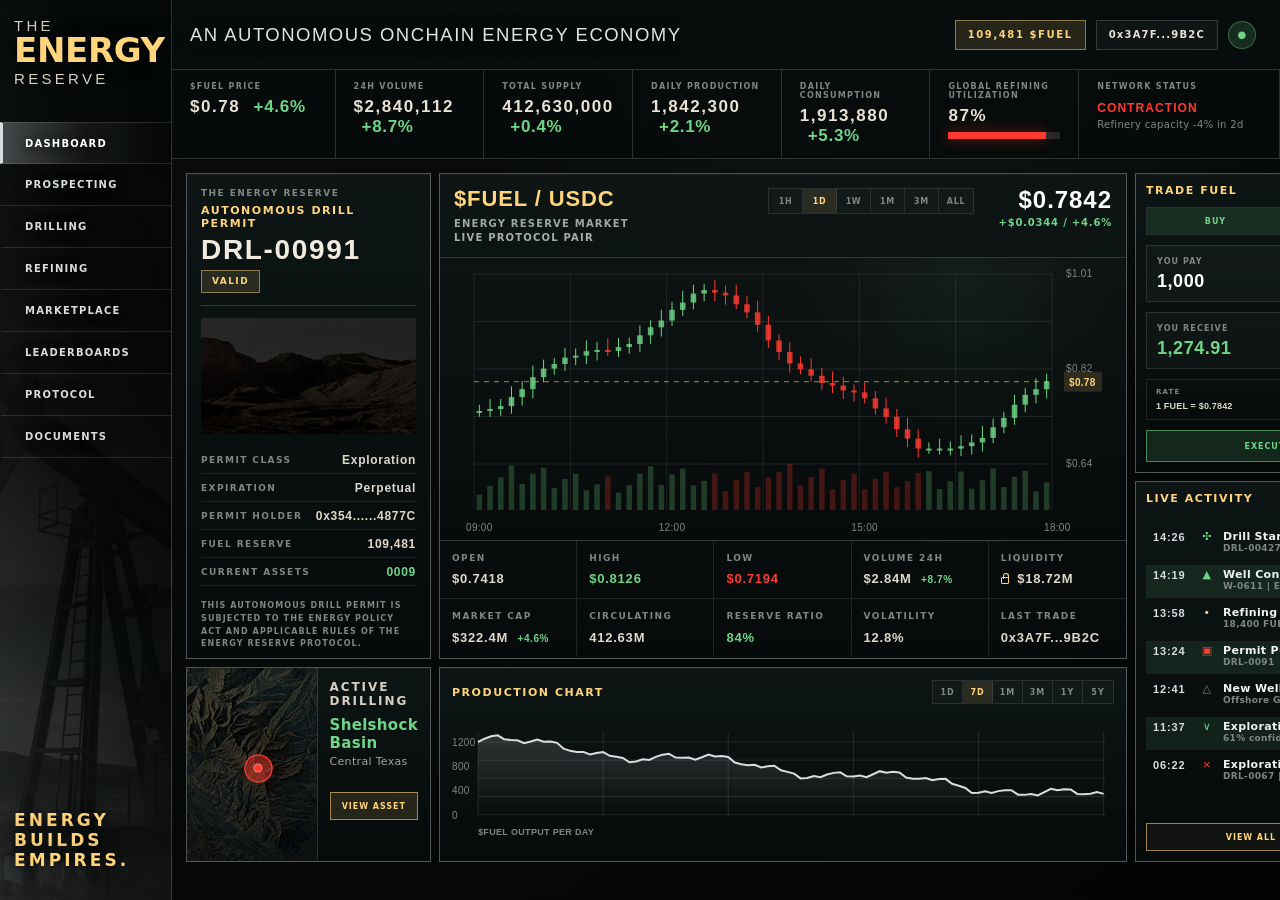
==== commit 30942876: "Clean up unused energy site files" ====
--- a/index.html
+++ b/index.html
@@ -4,7 +4,6 @@
     <meta charset="utf-8" />
     <meta name="viewport" content="width=device-width, initial-scale=1" />
     <title>WILDCATTER - An Autonomous Onchain Energy Economy</title>
-    <link rel="preconnect" href="https://images.unsplash.com" />
     <link rel="stylesheet" href="./styles.css" />
   </head>
   <body>
--- a/styles.css
+++ b/styles.css
@@ -530,15 +530,6 @@
   grid-template-rows: minmax(0, 1fr) auto;
 }
 
-.rig-photo {
-  min-height: 310px;
-  border-right: 1px solid var(--line);
-  background:
-    linear-gradient(180deg, rgba(5, 8, 8, 0.04), rgba(4, 5, 5, 0.42)),
-    url("./assets/featured-well.jpg") center 52% / cover;
-  filter: saturate(0.78) contrast(1.08) brightness(0.82);
-}
-
 .trade-chart {
   min-height: 282px;
   border-bottom: 1px solid var(--line);
@@ -832,50 +823,6 @@
   color: var(--green) !important;
 }
 
-.timeline ol {
-  position: relative;
-  margin: 12px 0 0;
-  padding: 0;
-  list-style: none;
-}
-
-.timeline li {
-  display: grid;
-  grid-template-columns: 14px 1fr auto;
-  align-items: center;
-  gap: 5px;
-  min-height: 21px;
-  color: #9da6a2;
-  font-size: 10px;
-}
-
-.timeline li span {
-  width: 8px;
-  height: 8px;
-  border-radius: 50%;
-  background: #7bd15e;
-  box-shadow: 0 0 10px rgba(123, 209, 94, 0.55);
-}
-
-.timeline li.muted span {
-  background: #777d78;
-  box-shadow: none;
-}
-
-.timeline li.live strong {
-  color: var(--green);
-}
-
-.timeline strong {
-  font-size: 9px;
-}
-
-.timeline em {
-  color: var(--muted);
-  font-style: normal;
-  font-size: 9px;
-}
-
 .chart-panel {
   height: 195px;
   padding: 12px;
@@ -1067,20 +1014,10 @@
   position: relative;
   display: grid;
   align-content: start;
-  gap: 6px;
-  margin: 14px 0 0;
+  gap: 5px;
+  margin: 22px 0 0;
   padding: 0;
   list-style: none;
-}
-
-.activity-feed::before {
-  content: "";
-  position: absolute;
-  top: 4px;
-  bottom: 5px;
-  left: 4px;
-  width: 1px;
-  background: linear-gradient(180deg, var(--green), rgba(110, 212, 134, 0.18));
 }
 
 .activity-feed li {
@@ -1089,16 +1026,20 @@
   grid-template-columns: 38px 16px 1fr;
   gap: 8px;
   align-items: start;
-  min-height: 32px;
-  padding-left: 14px;
+  min-height: 33px;
+  padding: 4px 7px;
   color: #b7bcb8;
-  font-size: 9px;
+  font-size: 10px;
+}
+
+.activity-feed li:nth-child(even) {
+  background: rgba(110, 212, 134, 0.1);
 }
 
 .activity-feed time {
   color: #d8dde0;
   font-family: "Arial Narrow", "Avenir Next Condensed", Arial, sans-serif;
-  font-size: 10px;
+  font-size: 11px;
   font-weight: 900;
   letter-spacing: 0.08em;
 }
@@ -1108,14 +1049,14 @@
   place-items: center;
   min-width: 14px;
   color: var(--muted);
-  font-size: 10px;
+  font-size: 11px;
   line-height: 1;
 }
 
 .activity-feed strong {
   display: block;
   color: #f0f3f1;
-  font-size: 10px;
+  font-size: 11px;
   font-weight: 900;
   line-height: 1.05;
 }
@@ -1124,7 +1065,7 @@
   display: block;
   color: var(--muted);
   font-style: normal;
-  font-size: 8px;
+  font-size: 9px;
   font-weight: 900;
   line-height: 1.2;
 }
@@ -1143,7 +1084,7 @@
 
 .activity-button {
   min-height: 28px !important;
-  margin-top: 4px !important;
+  margin-top: 0 !important;
   border-color: rgba(255, 212, 123, 0.58) !important;
   background: rgba(255, 212, 123, 0.04) !important;
   color: var(--reserve-gold) !important;
